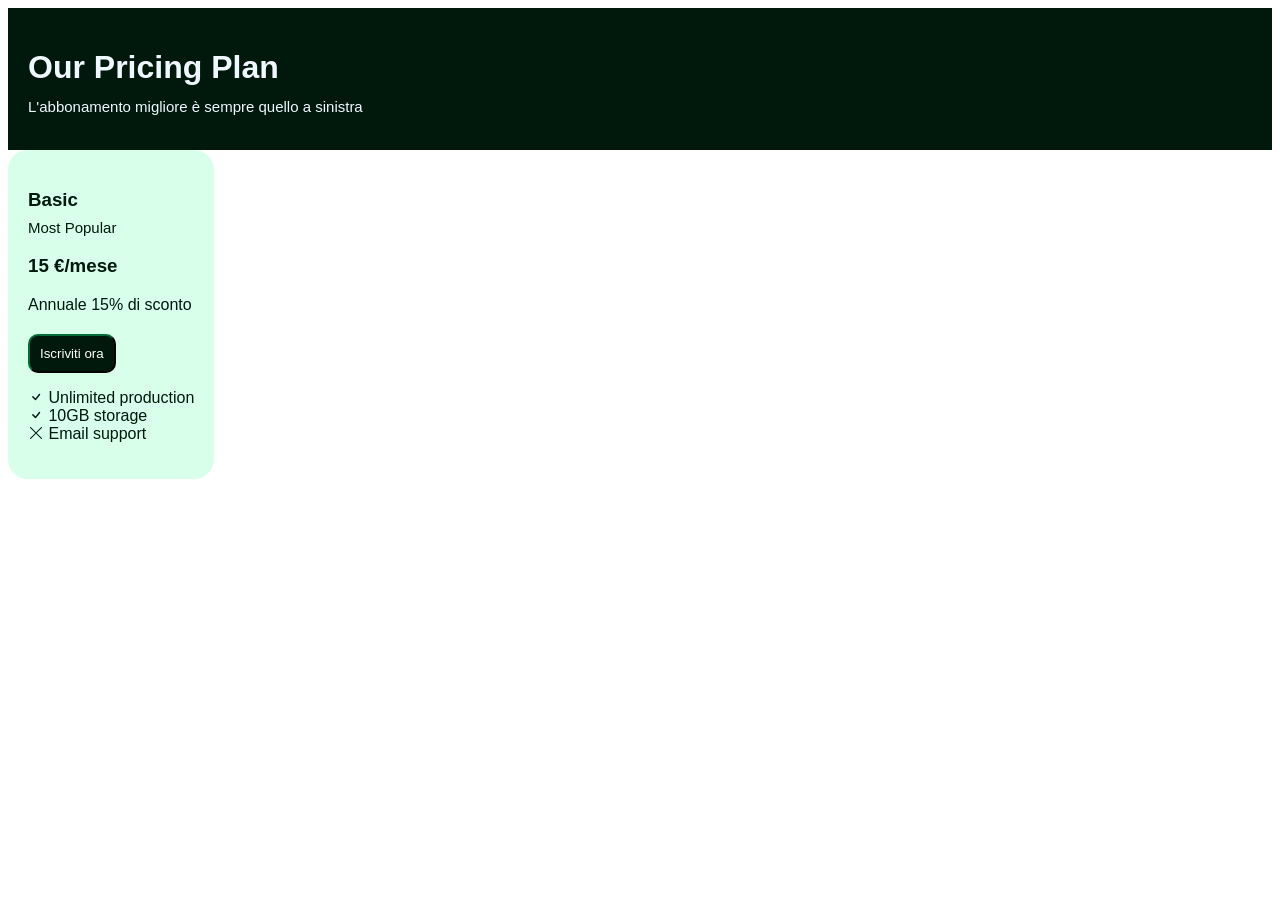
==== htmlcss-pricing-plan/index.html @ 50d6aaa1 "ex flex struttura base" ====
<html lang="en">

<head>
    <meta charset="UTF-8">
    <meta name="viewport" content="width=device-width, initial-scale=1.0">
    <title>Document</title>
    <link rel="stylesheet" href="style.css">
    <link rel="stylesheet" href="https://cdn.jsdelivr.net/npm/bootstrap-icons@1.13.1/font/bootstrap-icons.min.css">
</head>

<body>
    <!--Titolo a sinistra-->
    <header>
        <div class="Titolo-Paragrafo">
            <h1>Our Pricing Plan</h1>
            <p>L'abbonamento migliore è sempre quello a sinistra</p>
        </div>
    </header>

    <!--Card centrali-->
    <main>
        <div class="card">
            <div>
                <h3> Basic </h3>
                <p> Most Popular</p>
            </div>
            <div class="price">
                <h3 class="price-1"> 15 €/mese </h3>
                <div class="confronto">
                    Annuale 15% di sconto
                </div>
                <button class="apply1">Iscriviti ora</button>
                <ul class="first-icon">
                    <li class="li1">
                        <i class="bi bi-check"></i>
                        <span>Unlimited production</span>
                    </li>
                    <li class="li2">
                        <i class="bi bi-check"></i>
                        <span>10GB storage</span>
                    </li>
                    <li class="li3">
                        <i class="bi bi-x-lg"></i>
                        <span>Email support</span>
                    </li>
                </ul>
            </div>

        </div>

    </main>

</body>

</html>
---- htmlcss-pricing-plan/style.css ----
header {
    padding: 20px;
    background-color: rgb(1, 24, 12);
    color: aliceblue;
    font-family: 'Gill Sans', 'Gill Sans MT', Calibri, 'Trebuchet MS', sans-serif;
}

main {
    display: flex;
    justify-content: space-between;
    gap: 20px;
}

.card {
    padding: 20px;
    background-color: rgb(215, 255, 234);
    font-family: 'Gill Sans', 'Gill Sans MT', Calibri, 'Trebuchet MS', sans-serif;
    border-radius: 20px;
    max-width: 50%;
    color: rgb(1, 24, 12);

}

p {
    font-size: 15px;
    margin-top: -10px;
}

.apply1 {
    background-color: rgb(1, 24, 12);
    color: rgb(255, 255, 255);
    border-radius: 10px;
    border-color: rgb(1, 24, 12);
    padding: 10px;
    margin-top: 20px;

}

li {
    list-style: none;
}

.first-icon {
    padding-left: 0px;
}
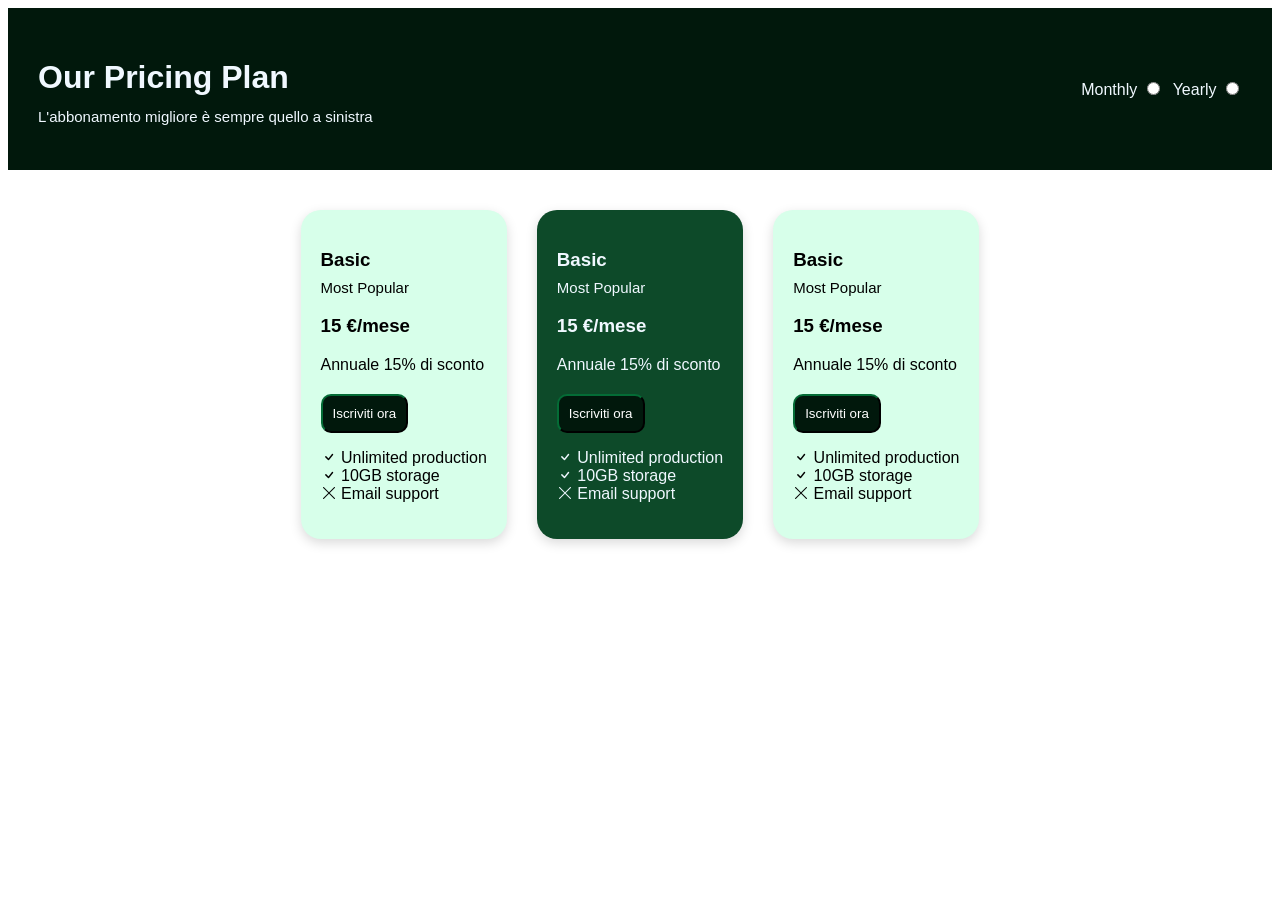
==== commit ce13e840: "correzzione html e aggiunta di flex" ====
--- a/htmlcss-pricing-plan/index.html
+++ b/htmlcss-pricing-plan/index.html
@@ -15,38 +15,106 @@
             <h1>Our Pricing Plan</h1>
             <p>L'abbonamento migliore è sempre quello a sinistra</p>
         </div>
+        <div class="switch-button">
+            <div>
+                <label for="period-monthly">Monthly</label>
+                <input type="radio" id="period-monthly" name="period" value="Monthly">
+            </div>
+            <div>
+                <label for="period-yearly">Yearly</label>
+                <input type="radio" id="period-yearly" name="period" value="Yearly">
+            </div>
+        </div>
+
     </header>
 
     <!--Card centrali-->
     <main>
         <div class="card">
-            <div>
-                <h3> Basic </h3>
-                <p> Most Popular</p>
+            <div class="pricing-card">
+                <div class="card-header">
+                    <h3> Basic </h3>
+                    <p> Most Popular</p>
+                </div>
+                <div class="price">
+                    <h3 class="price-1"> 15 €/mese </h3>
+                    <div class="confronto">
+                        Annuale 15% di sconto
+                    </div>
+                    <button class="apply1">Iscriviti ora</button>
+                    <ul class="first-icon">
+                        <li class="li1">
+                            <i class="bi bi-check"></i>
+                            <span>Unlimited production</span>
+                        </li>
+                        <li class="li2">
+                            <i class="bi bi-check"></i>
+                            <span>10GB storage</span>
+                        </li>
+                        <li class="li3">
+                            <i class="bi bi-x-lg"></i>
+                            <span>Email support</span>
+                        </li>
+                    </ul>
+                </div>
             </div>
-            <div class="price">
-                <h3 class="price-1"> 15 €/mese </h3>
-                <div class="confronto">
-                    Annuale 15% di sconto
+            <div class="pricing-card-center">
+                <div class="card-header">
+                    <h3> Basic </h3>
+                    <p> Most Popular</p>
                 </div>
-                <button class="apply1">Iscriviti ora</button>
-                <ul class="first-icon">
-                    <li class="li1">
-                        <i class="bi bi-check"></i>
-                        <span>Unlimited production</span>
-                    </li>
-                    <li class="li2">
-                        <i class="bi bi-check"></i>
-                        <span>10GB storage</span>
-                    </li>
-                    <li class="li3">
-                        <i class="bi bi-x-lg"></i>
-                        <span>Email support</span>
-                    </li>
-                </ul>
+                <div class="price">
+                    <h3 class="price-1"> 15 €/mese </h3>
+                    <div class="confronto">
+                        Annuale 15% di sconto
+                    </div>
+                    <button class="apply1">Iscriviti ora</button>
+                    <ul class="first-icon">
+                        <li class="li1">
+                            <i class="bi bi-check"></i>
+                            <span>Unlimited production</span>
+                        </li>
+                        <li class="li2">
+                            <i class="bi bi-check"></i>
+                            <span>10GB storage</span>
+                        </li>
+                        <li class="li3">
+                            <i class="bi bi-x-lg"></i>
+                            <span>Email support</span>
+                        </li>
+                    </ul>
+                </div>
             </div>
+            <div class="pricing-card">
+                <div class="card-header">
+                    <h3> Basic </h3>
+                    <p> Most Popular</p>
+                </div>
+                <div class="price">
+                    <h3 class="price-1"> 15 €/mese </h3>
+                    <div class="confronto">
+                        Annuale 15% di sconto
+                    </div>
+                    <button class="apply1">Iscriviti ora</button>
+                    <ul class="first-icon">
+                        <li class="li1">
+                            <i class="bi bi-check"></i>
+                            <span>Unlimited production</span>
+                        </li>
+                        <li class="li2">
+                            <i class="bi bi-check"></i>
+                            <span>10GB storage</span>
+                        </li>
+                        <li class="li3">
+                            <i class="bi bi-x-lg"></i>
+                            <span>Email support</span>
+                        </li>
+                    </ul>
+                </div>
+            </div>
+        </div>
 
-        </div>
+
 
     </main>
 
--- a/htmlcss-pricing-plan/style.css
+++ b/htmlcss-pricing-plan/style.css
@@ -1,24 +1,54 @@
 header {
-    padding: 20px;
+    padding: 30px;
     background-color: rgb(1, 24, 12);
     color: aliceblue;
     font-family: 'Gill Sans', 'Gill Sans MT', Calibri, 'Trebuchet MS', sans-serif;
+    display: flex;
+    flex-wrap: wrap;
+    justify-content: space-between;
+    align-items: center;
+
+}
+
+.switch-button {
+    display: flex;
+    gap: 10px;
 }
 
 main {
     display: flex;
-    justify-content: space-between;
-    gap: 20px;
+    justify-content: center;
+    margin-top: 40px;
+
+
 }
 
 .card {
-    padding: 20px;
+
+    display: flex;
+    flex-wrap: wrap;
+    align-items: center;
+    justify-content: center;
+    gap: 30px;
+}
+
+.pricing-card {
     background-color: rgb(215, 255, 234);
     font-family: 'Gill Sans', 'Gill Sans MT', Calibri, 'Trebuchet MS', sans-serif;
     border-radius: 20px;
     max-width: 50%;
-    color: rgb(1, 24, 12);
+    box-shadow: 0 4px 12px rgba(0, 0, 0, 0.15);
+    padding: 20px;
+}
 
+.pricing-card-center {
+    background-color: rgb(13, 74, 41);
+    font-family: 'Gill Sans', 'Gill Sans MT', Calibri, 'Trebuchet MS', sans-serif;
+    border-radius: 20px;
+    max-width: 50%;
+    box-shadow: 0 4px 12px rgba(0, 0, 0, 0.15);
+    padding: 20px;
+    color: aliceblue;
 }
 
 p {
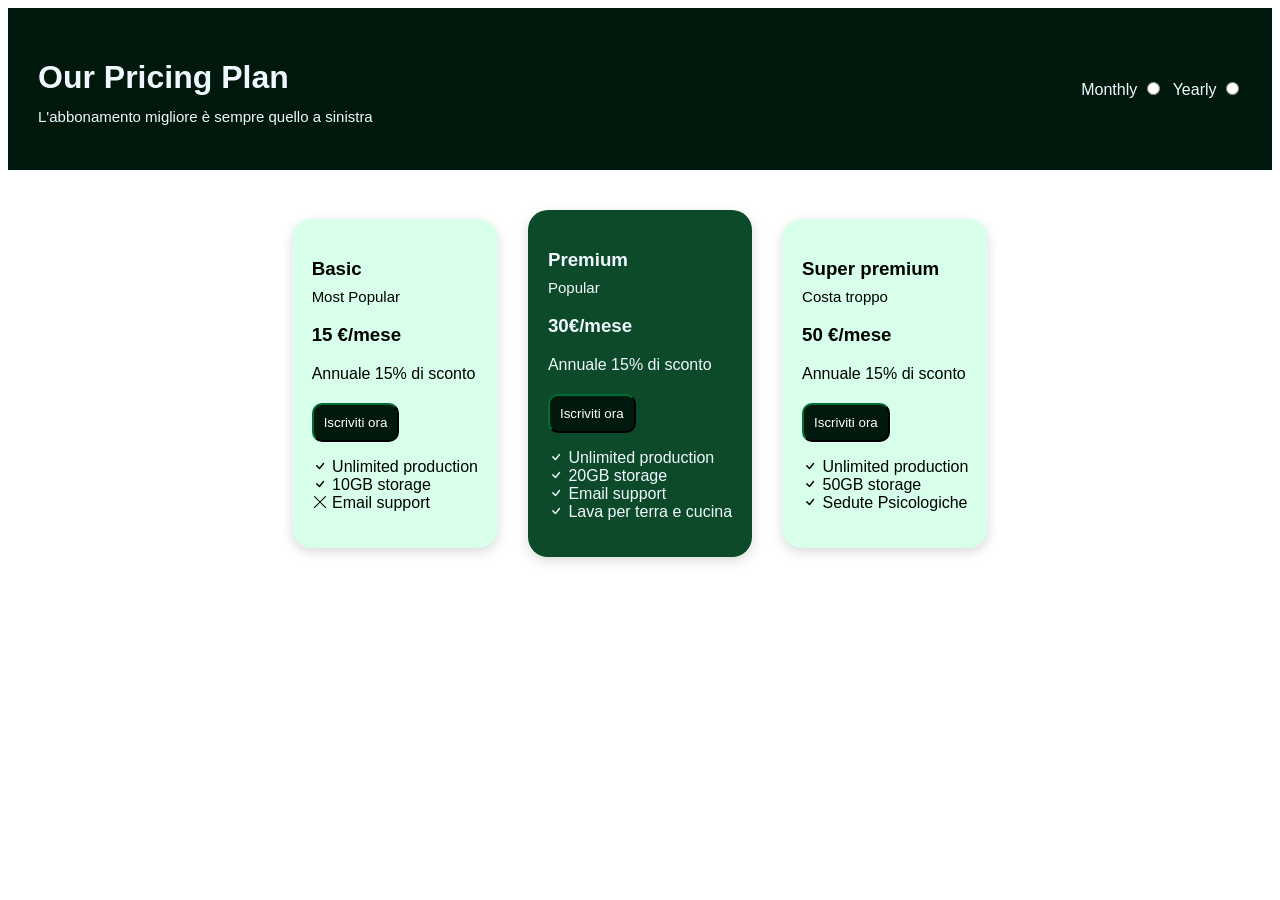
==== commit 22a33739: "aggiornamento testo" ====
--- a/htmlcss-pricing-plan/index.html
+++ b/htmlcss-pricing-plan/index.html
@@ -60,11 +60,11 @@
             </div>
             <div class="pricing-card-center">
                 <div class="card-header">
-                    <h3> Basic </h3>
-                    <p> Most Popular</p>
+                    <h3> Premium </h3>
+                    <p> Popular</p>
                 </div>
                 <div class="price">
-                    <h3 class="price-1"> 15 €/mese </h3>
+                    <h3 class="price-1"> 30€/mese </h3>
                     <div class="confronto">
                         Annuale 15% di sconto
                     </div>
@@ -76,22 +76,26 @@
                         </li>
                         <li class="li2">
                             <i class="bi bi-check"></i>
-                            <span>10GB storage</span>
+                            <span>20GB storage</span>
                         </li>
                         <li class="li3">
-                            <i class="bi bi-x-lg"></i>
+                            <i class="bi bi-check"></i>
                             <span>Email support</span>
+                        </li>
+                        <li class="li3">
+                            <i class="bi bi-check"></i>
+                            <span>Lava per terra e cucina</span>
                         </li>
                     </ul>
                 </div>
             </div>
             <div class="pricing-card">
                 <div class="card-header">
-                    <h3> Basic </h3>
-                    <p> Most Popular</p>
+                    <h3> Super premium </h3>
+                    <p> Costa troppo</p>
                 </div>
                 <div class="price">
-                    <h3 class="price-1"> 15 €/mese </h3>
+                    <h3 class="price-1"> 50 €/mese </h3>
                     <div class="confronto">
                         Annuale 15% di sconto
                     </div>
@@ -103,11 +107,11 @@
                         </li>
                         <li class="li2">
                             <i class="bi bi-check"></i>
-                            <span>10GB storage</span>
+                            <span>50GB storage</span>
                         </li>
                         <li class="li3">
-                            <i class="bi bi-x-lg"></i>
-                            <span>Email support</span>
+                            <i class="bi bi-check"></i>
+                            <span>Sedute Psicologiche</span>
                         </li>
                     </ul>
                 </div>
